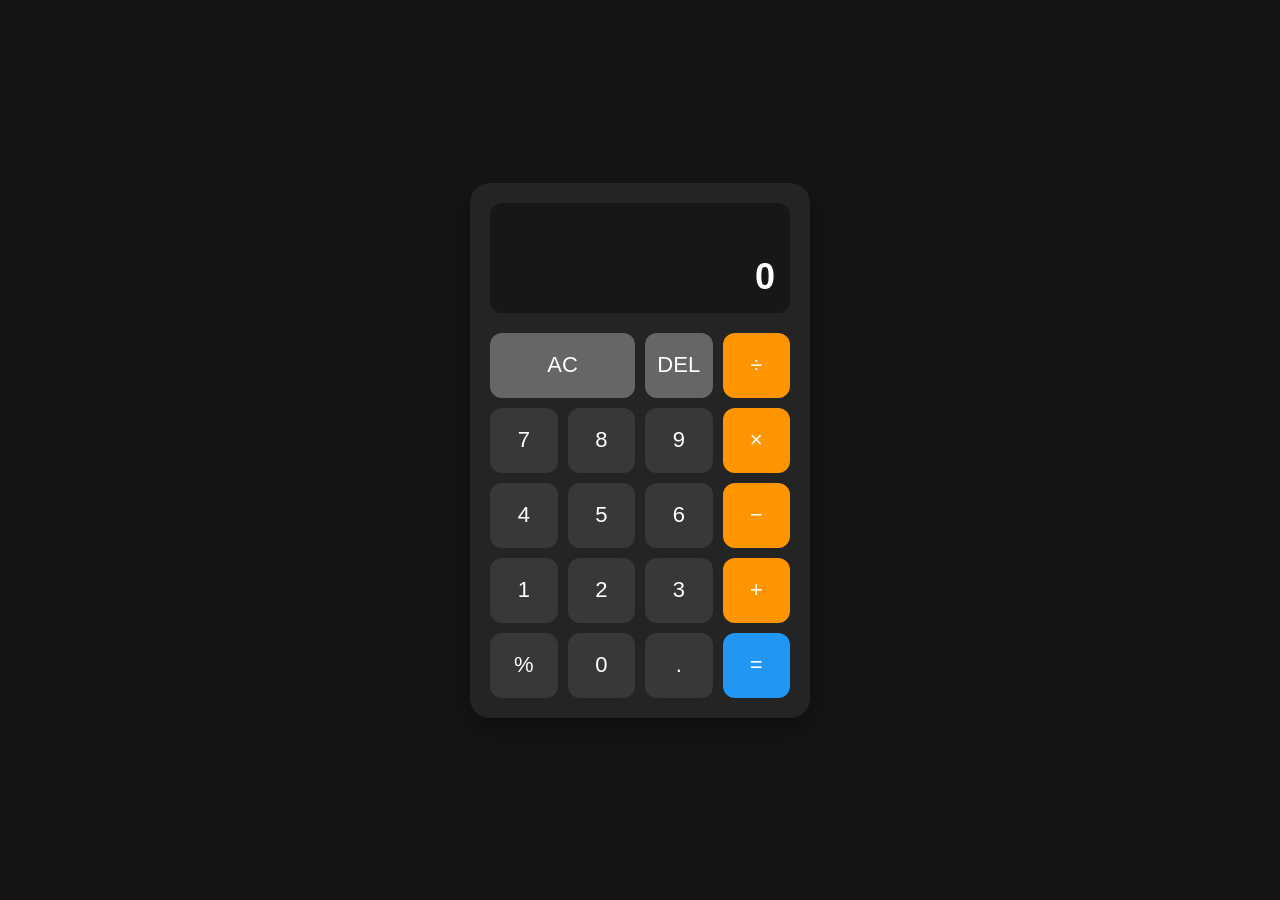
==== Projects/Calculator/index.html @ 3601c562 "feat: build calculator using HTML, CSS and JavaScript" ====
<!DOCTYPE html>
<html lang="en">
<head>
    <meta charset="UTF-8">
    <meta name="viewport" content="width=device-width, initial-scale=1.0">
    <title>My Calculator</title>
    <link rel="stylesheet" href="style.css">
</head>
<body>

    <div class="calculator">

        <div class="display">
            <div id="previous-operand"></div>
            <div id="current-operand">0</div>
        </div>

        <div class="buttons">
            <button class="span-two function" data-action="clear">AC</button>
            <button class="function" data-action="delete">DEL</button>
            <button class="operator" data-operator="/">÷</button>

            <button data-number="7">7</button>
            <button data-number="8">8</button>
            <button data-number="9">9</button>
            <button class="operator" data-operator="*">×</button>

            <button data-number="4">4</button>
            <button data-number="5">5</button>
            <button data-number="6">6</button>
            <button class="operator" data-operator="-">−</button>

            <button data-number="1">1</button>
            <button data-number="2">2</button>
            <button data-number="3">3</button>
            <button class="operator" data-operator="+">+</button>

            <button data-action="percentage">%</button>
            <button data-number="0">0</button>
            <button data-action="decimal">.</button>
            <button class="equals" data-action="calculate">=</button>
        </div>

    </div>

    <script src="script.js"></script>
</body>
</html>
---- Projects/Calculator/style.css ----
* {
    margin: 0;
    padding: 0;
    box-sizing: border-box;
}

body {
    min-height: 100vh;
    display: flex;
    justify-content: center;
    align-items: center;
    background: #151515;
    font-family: Arial, sans-serif;
}

.calculator {
    width: 340px;
    padding: 20px;
    background: #242424;
    border-radius: 20px;
    box-shadow: 0 10px 30px rgba(0, 0, 0, 0.4);
}

.display {
    min-height: 110px;
    padding: 15px;
    margin-bottom: 20px;
    display: flex;
    flex-direction: column;
    justify-content: flex-end;
    align-items: flex-end;
    overflow: hidden;
    color: white;
    background: #171717;
    border-radius: 12px;
    word-break: break-all;
}

#previous-operand {
    min-height: 25px;
    color: #999;
    font-size: 18px;
}

#current-operand {
    font-size: 36px;
    font-weight: bold;
}

.buttons {
    display: grid;
    grid-template-columns: repeat(4, 1fr);
    gap: 10px;
}

button {
    height: 65px;
    border: none;
    border-radius: 12px;
    background: #383838;
    color: white;
    font-size: 22px;
    cursor: pointer;
    transition: 0.2s;
}

button:hover {
    background: #505050;
}

button:active {
    transform: scale(0.94);
}

.span-two {
    grid-column: span 2;
}

.function {
    background: #666;
}

.operator {
    background: #ff9500;
}

.operator:hover {
    background: #e78700;
}

.equals {
    background: #2196f3;
}

.equals:hover {
    background: #087acb;
}

@media (max-width: 380px) {
    .calculator {
        width: 95%;
    }
}
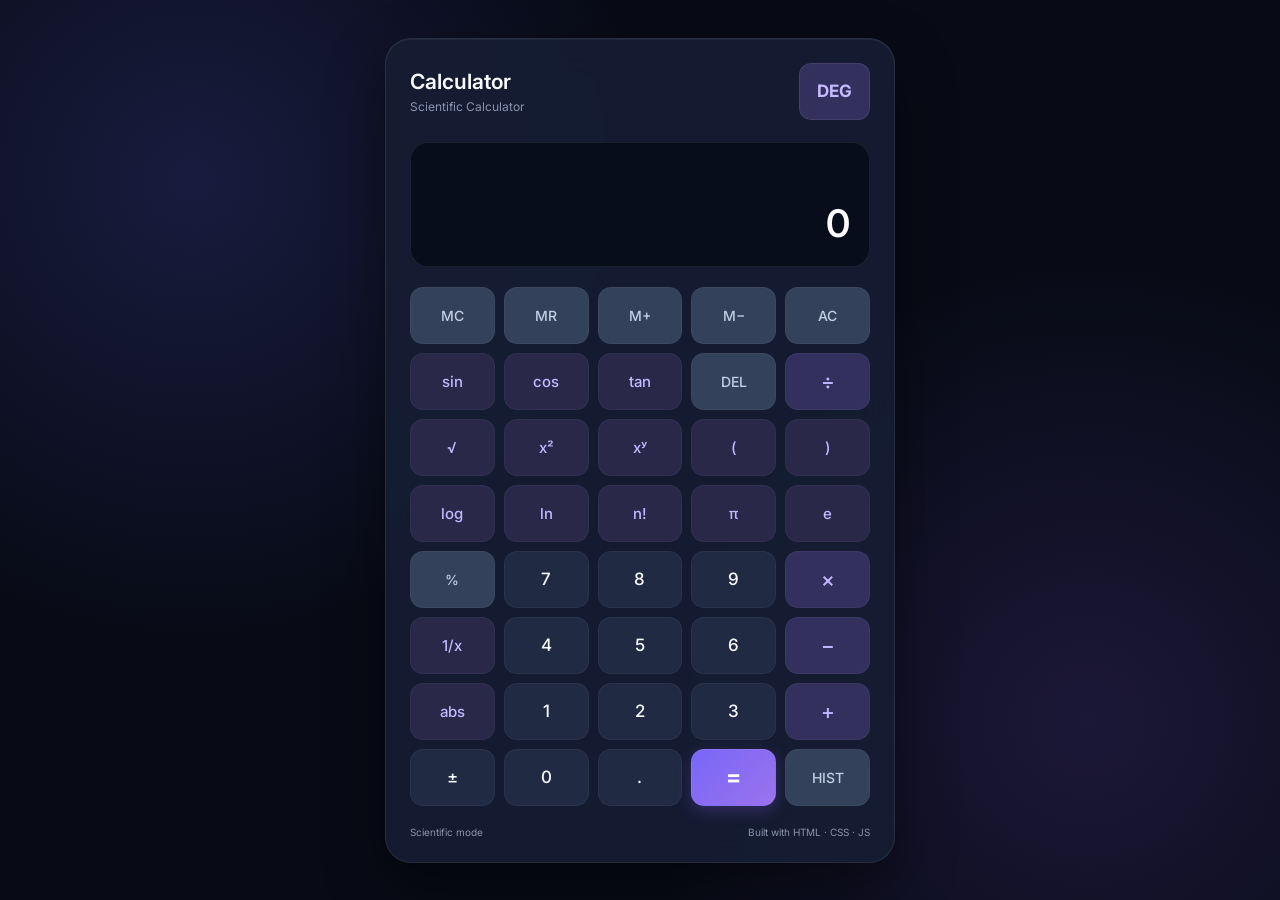
==== commit 1a17ff11: "feat: upgrade calculator with scientific operations and history" ====
--- a/Projects/Calculator/index.html
+++ b/Projects/Calculator/index.html
@@ -4,45 +4,109 @@
 <head>
     <meta charset="UTF-8">
     <meta name="viewport" content="width=device-width, initial-scale=1.0">
-    <title>My Calculator</title>
+    <title>Scientific Calculator</title>
+
+    <link rel="preconnect" href="https://fonts.googleapis.com">
+    <link rel="preconnect" href="https://fonts.gstatic.com" crossorigin>
+    <link href="https://fonts.googleapis.com/css2?family=Inter:wght@400;500;600;700&display=swap" rel="stylesheet">
+
     <link rel="stylesheet" href="style.css">
 </head>
 <body>
 
-    <div class="calculator">
+    <main class="calculator">
 
-        <div class="display">
-            <div id="previous-operand"></div>
-            <div id="current-operand">0</div>
-        </div>
+        <header class="calculator-header">
+            <div>
+                <h1>Calculator</h1>
+                <p>Scientific Calculator</p>
+            </div>
+            <button class="mode-button" data-action="angle">DEG</button>
+        </header>
 
-        <div class="buttons">
-            <button class="span-two function" data-action="clear">AC</button>
+        <section class="display">
+            <div class="display-info">
+                <span id="previous-operand"></span>
+                <span id="memory-indicator"></span>
+            </div>
+
+            <div id="current-operand" aria-live="polite">0</div>
+        </section>
+
+        <section class="buttons">
+
+            <!-- Row 1 -->
+            <button class="function" data-action="memory-clear">MC</button>
+            <button class="function" data-action="memory-recall">MR</button>
+            <button class="function" data-action="memory-add">M+</button>
+            <button class="function" data-action="memory-subtract">M−</button>
+            <button class="function" data-action="clear">AC</button>
+
+            <!-- Row 2 -->
+            <button class="scientific" data-insert="sin(">sin</button>
+            <button class="scientific" data-insert="cos(">cos</button>
+            <button class="scientific" data-insert="tan(">tan</button>
             <button class="function" data-action="delete">DEL</button>
-            <button class="operator" data-operator="/">÷</button>
+            <button class="operator" data-insert="/">÷</button>
 
-            <button data-number="7">7</button>
-            <button data-number="8">8</button>
-            <button data-number="9">9</button>
-            <button class="operator" data-operator="*">×</button>
+            <!-- Row 3 -->
+            <button class="scientific" data-insert="sqrt(">√</button>
+            <button class="scientific" data-insert="^2">x²</button>
+            <button class="scientific" data-insert="^">xʸ</button>
+            <button class="scientific" data-insert="(">(</button>
+            <button class="scientific" data-insert=")">)</button>
 
-            <button data-number="4">4</button>
-            <button data-number="5">5</button>
-            <button data-number="6">6</button>
-            <button class="operator" data-operator="-">−</button>
+            <!-- Row 4 -->
+            <button class="scientific" data-insert="log(">log</button>
+            <button class="scientific" data-insert="ln(">ln</button>
+            <button class="scientific" data-insert="!">n!</button>
+            <button class="scientific" data-insert="pi">π</button>
+            <button class="scientific" data-insert="e">e</button>
 
-            <button data-number="1">1</button>
-            <button data-number="2">2</button>
-            <button data-number="3">3</button>
-            <button class="operator" data-operator="+">+</button>
+            <!-- Row 5 -->
+            <button class="function" data-action="percentage">%</button>
+            <button data-insert="7">7</button>
+            <button data-insert="8">8</button>
+            <button data-insert="9">9</button>
+            <button class="operator" data-insert="*">×</button>
 
-            <button data-action="percentage">%</button>
-            <button data-number="0">0</button>
-            <button data-action="decimal">.</button>
+            <!-- Row 6 -->
+            <button class="scientific" data-insert="1/(">1/x</button>
+            <button data-insert="4">4</button>
+            <button data-insert="5">5</button>
+            <button data-insert="6">6</button>
+            <button class="operator" data-insert="-">−</button>
+
+            <!-- Row 7 -->
+            <button class="scientific" data-insert="abs(">abs</button>
+            <button data-insert="1">1</button>
+            <button data-insert="2">2</button>
+            <button data-insert="3">3</button>
+            <button class="operator" data-insert="+">+</button>
+
+            <!-- Row 8 -->
+            <button data-action="sign">±</button>
+            <button data-insert="0">0</button>
+            <button data-insert=".">.</button>
             <button class="equals" data-action="calculate">=</button>
-        </div>
+            <button class="function" data-action="history">HIST</button>
 
-    </div>
+        </section>
+
+        <section class="history-panel" id="history-panel" hidden>
+            <div class="history-heading">
+                <h2>Calculation History</h2>
+                <button data-action="history-clear">Clear</button>
+            </div>
+            <ul id="history-list"></ul>
+        </section>
+
+        <footer>
+            <span>Scientific mode</span>
+            <span>Built with HTML · CSS · JS</span>
+        </footer>
+
+    </main>
 
     <script src="script.js"></script>
 </body>
--- a/Projects/Calculator/style.css
+++ b/Projects/Calculator/style.css
@@ -5,100 +5,259 @@
     box-sizing: border-box;
 }
 
+:root {
+    --bg-primary: #080b16;
+    --surface: rgba(22, 30, 52, 0.92);
+    --display-bg: #080d1c;
+    --text-primary: #f8fafc;
+    --text-secondary: #8994ad;
+    --button-bg: #202b43;
+    --button-hover: #354563;
+    --accent: #8b7cff;
+    --operator-bg: #34305d;
+    --function-bg: #34415a;
+    --border: rgba(255, 255, 255, 0.08);
+}
+
 body {
     min-height: 100vh;
     display: flex;
     justify-content: center;
     align-items: center;
-    background: #151515;
-    font-family: Arial, sans-serif;
+    padding: 24px;
+    font-family: 'Inter', sans-serif;
+    color: var(--text-primary);
+
+    background:
+        radial-gradient(circle at 15% 20%, rgba(99, 102, 241, 0.18), transparent 35%),
+        radial-gradient(circle at 85% 80%, rgba(139, 92, 246, 0.15), transparent 35%),
+        var(--bg-primary);
 }
 
 .calculator {
-    width: 340px;
+    width: min(100%, 510px);
+    padding: 24px;
+    background: var(--surface);
+    border: 1px solid var(--border);
+    border-radius: 26px;
+    backdrop-filter: blur(20px);
+
+    box-shadow:
+        0 25px 60px rgba(0, 0, 0, 0.45),
+        inset 0 1px 0 rgba(255, 255, 255, 0.06);
+}
+
+.calculator-header {
+    display: flex;
+    align-items: center;
+    justify-content: space-between;
+    margin-bottom: 22px;
+}
+
+.calculator-header h1 {
+    font-size: 21px;
+    font-weight: 600;
+}
+
+.calculator-header p {
+    color: var(--text-secondary);
+    font-size: 12px;
+    margin-top: 5px;
+}
+
+.mode-button {
+    padding: 10px 17px;
+    border: 1px solid var(--border);
+    border-radius: 12px;
+    background: var(--operator-bg);
+    color: #c5baff;
+    font-weight: 700;
+    cursor: pointer;
+}
+
+.display {
+    min-height: 125px;
     padding: 20px;
-    background: #242424;
-    border-radius: 20px;
-    box-shadow: 0 10px 30px rgba(0, 0, 0, 0.4);
-}
-
-.display {
-    min-height: 110px;
-    padding: 15px;
     margin-bottom: 20px;
     display: flex;
     flex-direction: column;
     justify-content: flex-end;
     align-items: flex-end;
     overflow: hidden;
-    color: white;
-    background: #171717;
-    border-radius: 12px;
-    word-break: break-all;
-}
-
-#previous-operand {
-    min-height: 25px;
-    color: #999;
-    font-size: 18px;
+    background: var(--display-bg);
+    border: 1px solid var(--border);
+    border-radius: 18px;
+}
+
+.display-info {
+    width: 100%;
+    display: flex;
+    justify-content: space-between;
+    color: var(--text-secondary);
+    font-size: 13px;
+    margin-bottom: 10px;
+}
+
+#memory-indicator {
+    color: var(--accent);
 }
 
 #current-operand {
-    font-size: 36px;
-    font-weight: bold;
+    max-width: 100%;
+    font-size: clamp(25px, 7vw, 38px);
+    font-weight: 600;
+    letter-spacing: -1px;
+    overflow-wrap: anywhere;
+    text-align: right;
 }
 
 .buttons {
     display: grid;
-    grid-template-columns: repeat(4, 1fr);
-    gap: 10px;
+    grid-template-columns: repeat(5, minmax(0, 1fr));
+    gap: 9px;
 }
 
 button {
-    height: 65px;
-    border: none;
-    border-radius: 12px;
-    background: #383838;
-    color: white;
-    font-size: 22px;
+    min-width: 0;
+    height: 57px;
+    border: 1px solid rgba(255, 255, 255, 0.04);
+    border-radius: 13px;
+    background: var(--button-bg);
+    color: var(--text-primary);
+    font-family: inherit;
+    font-size: 17px;
+    font-weight: 500;
     cursor: pointer;
-    transition: 0.2s;
+    transition: 0.2s ease;
 }
 
 button:hover {
-    background: #505050;
+    background: var(--button-hover);
+    transform: translateY(-2px);
 }
 
 button:active {
     transform: scale(0.94);
 }
 
-.span-two {
-    grid-column: span 2;
-}
-
 .function {
-    background: #666;
+    background: var(--function-bg);
+    color: #c3cee5;
+    font-size: 14px;
+}
+
+.scientific {
+    background: #292849;
+    color: #c2b9ff;
+    font-size: 15px;
 }
 
 .operator {
-    background: #ff9500;
-}
-
-.operator:hover {
-    background: #e78700;
+    background: var(--operator-bg);
+    color: #c2b5ff;
+    font-size: 21px;
 }
 
 .equals {
-    background: #2196f3;
+    background: linear-gradient(135deg, #7867f8, #9b72ed);
+    color: white;
+    font-size: 23px;
+    font-weight: 700;
+    box-shadow: 0 5px 15px rgba(139, 92, 246, 0.25);
 }
 
 .equals:hover {
-    background: #087acb;
-}
-
-@media (max-width: 380px) {
+    background: linear-gradient(135deg, #9385ff, #b18bff);
+}
+
+.mode-button:hover {
+    background: #49447d;
+}
+
+.history-panel {
+    margin-top: 20px;
+    padding: 15px;
+    background: var(--display-bg);
+    border: 1px solid var(--border);
+    border-radius: 15px;
+}
+
+.history-heading {
+    display: flex;
+    align-items: center;
+    justify-content: space-between;
+    margin-bottom: 12px;
+}
+
+.history-heading h2 {
+    font-size: 14px;
+}
+
+.history-heading button {
+    height: auto;
+    padding: 7px 10px;
+    font-size: 12px;
+}
+
+#history-list {
+    list-style: none;
+    max-height: 150px;
+    overflow-y: auto;
+}
+
+#history-list li {
+    padding: 10px 0;
+    color: var(--text-secondary);
+    font-size: 13px;
+    border-bottom: 1px solid var(--border);
+    overflow-wrap: anywhere;
+}
+
+footer {
+    display: flex;
+    justify-content: space-between;
+    gap: 10px;
+    margin-top: 20px;
+    color: var(--text-secondary);
+    font-size: 10px;
+}
+
+[hidden] {
+    display: none !important;
+}
+
+@media (max-width: 420px) {
+    body {
+        padding: 10px;
+    }
+
     .calculator {
-        width: 95%;
-    }
-}
+        padding: 15px;
+        border-radius: 20px;
+    }
+
+    .buttons {
+        gap: 7px;
+    }
+
+    button {
+        height: 53px;
+        border-radius: 11px;
+        font-size: 15px;
+    }
+
+    .scientific {
+        font-size: 13px;
+    }
+}
+
+@media (max-width: 340px) {
+    button {
+        height: 47px;
+        font-size: 13px;
+    }
+
+    .calculator {
+        padding: 10px;
+    }
+}
